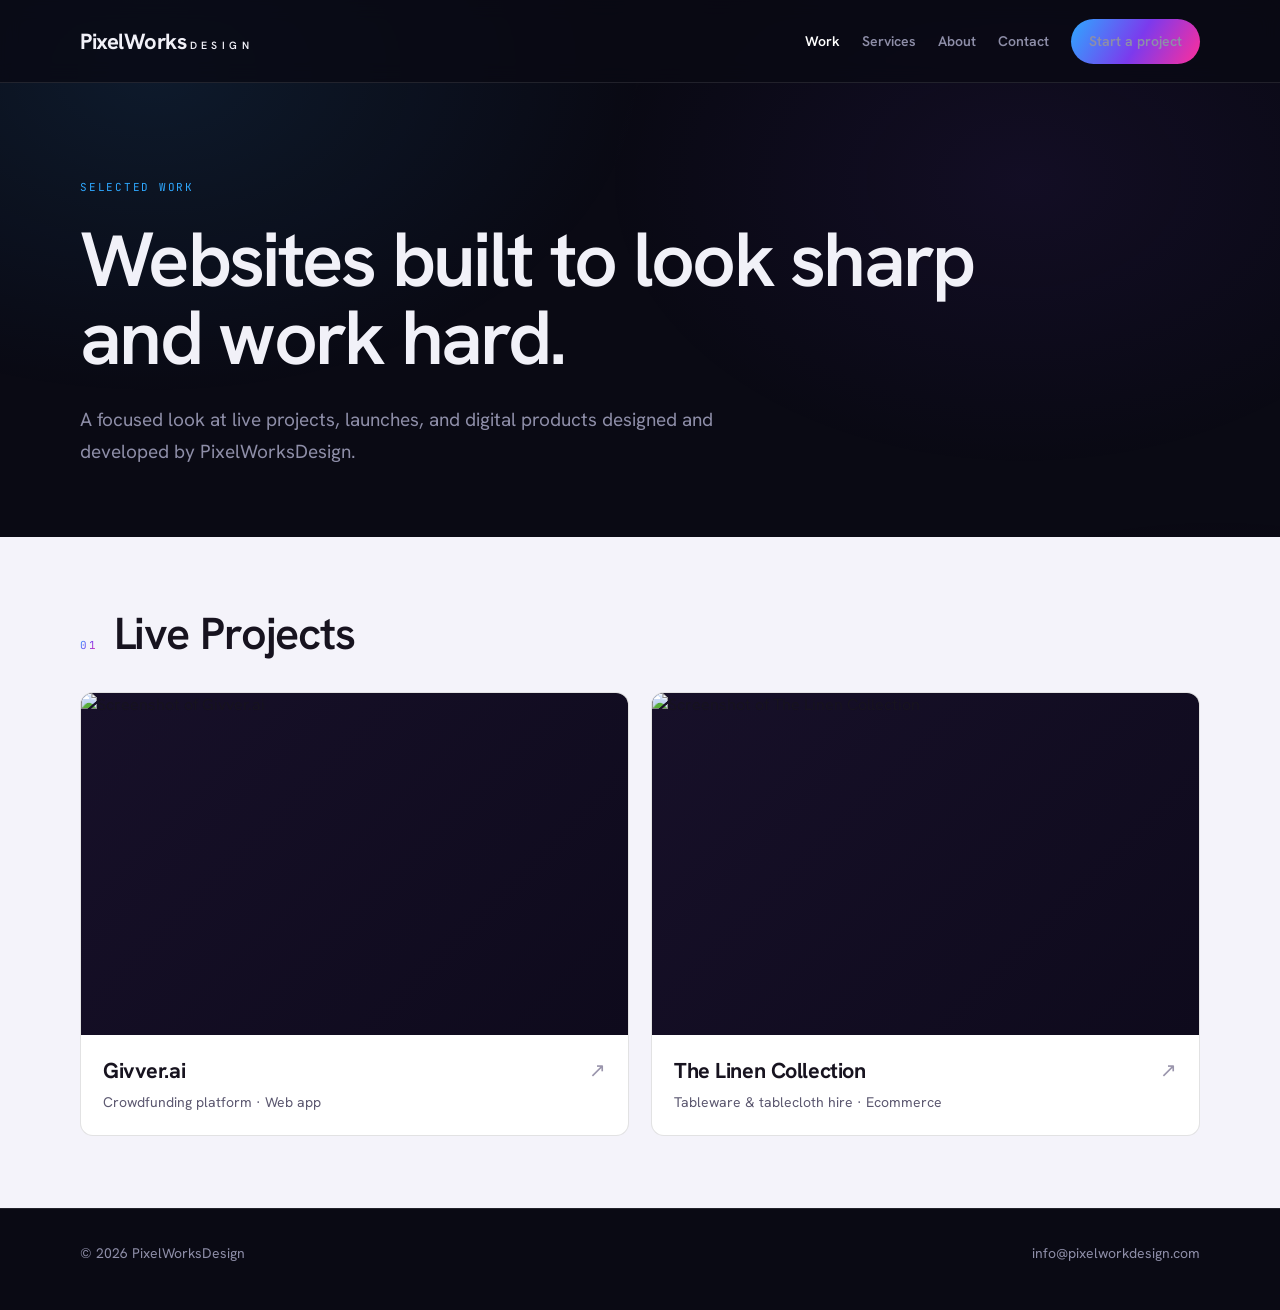
==== work/index.html @ 8637204d "Add SEO landing pages" ====
<!DOCTYPE html>
<html lang="en">
<head>
<meta charset="UTF-8">
<meta name="viewport" content="width=device-width, initial-scale=1.0">
<title>Selected Work | PixelWorksDesign</title>
<meta name="description" content="Selected website design and development projects by PixelWorksDesign.">
<link rel="canonical" href="https://www.pixelworkdesign.com/work/">
<link rel="icon" href="/favicon.ico" sizes="any">
<link rel="icon" type="image/svg+xml" href="/favicon.svg">
<link rel="preconnect" href="https://fonts.googleapis.com">
<link rel="preconnect" href="https://fonts.gstatic.com" crossorigin>
<link href="https://fonts.googleapis.com/css2?family=Hanken+Grotesk:ital,wght@0,300..700;1,300..600&family=JetBrains+Mono:wght@400;500&display=swap" rel="stylesheet">
<link rel="stylesheet" href="/assets/site-pages.css">
</head>
<body>
<header class="top"><div class="wrap top-inner"><a class="brand" href="/">PixelWorks<span>Design</span></a><nav class="nav"><a href="/work/" class="active">Work</a><a href="/services/">Services</a><a href="/about/">About</a><a href="/contact/">Contact</a><a class="cta" href="/contact/">Start a project</a></nav></div></header>
<main>
  <section class="hero wrap">
    <div class="eyebrow mono">Selected Work</div>
    <h1>Websites built to look sharp and work hard.</h1>
    <p>A focused look at live projects, launches, and digital products designed and developed by PixelWorksDesign.</p>
  </section>
  <section class="section light"><div class="wrap"><div class="section-head"><span class="mono grad">01</span><h2>Live Projects</h2></div><div class="grid" id="workGrid"></div></div></section>
</main>
<footer class="footer"><div class="wrap"><span>&copy; 2026 PixelWorksDesign</span><a href="mailto:info@pixelworkdesign.com">info@pixelworkdesign.com</a></div></footer>
<script>
(async function(){
  const fallback={projects:{"givver.ai":{name:"Givver.ai",category:"Crowdfunding platform &middot; Web app",stage:4,url:"https://givver.ai"},"the linen collection":{name:"The Linen Collection",category:"Tableware &amp; tablecloth hire &middot; Ecommerce",stage:4,url:"https://tcgemach.co.uk"}}};
  const esc=s=>String(s||'').replace(/[&<>"]/g,c=>({'&':'&amp;','<':'&lt;','>':'&gt;','"':'&quot;'}[c]));
  let data=fallback;
  try{const res=await fetch('/projects.json',{cache:'no-store'});if(res.ok)data=await res.json();}catch(e){}
  const grid=document.getElementById('workGrid');
  Object.values(data.projects||{}).filter(p=>p.url&&p.stage===4).forEach(p=>{
    const a=document.createElement('a');
    a.className='work-card';a.href=p.url;a.target='_blank';a.rel='noopener';
    a.innerHTML='<div class="shot"><img loading="lazy" alt="Screenshot of '+esc(p.name)+'" src="https://s.wordpress.com/mshots/v1/'+encodeURIComponent(p.url)+'?w=1200&h=750"></div><div class="meta"><div><h3>'+esc(p.name)+'</h3><div class="c">'+(p.category||'Live website')+'</div></div><span class="go">&#8599;</span></div>';
    grid.appendChild(a);
  });
})();
</script>
</body>
</html>
---- assets/site-pages.css ----
:root{--bg:#0A0A14;--surface:#13131F;--fg:#F1F1F8;--muted:#8E8EA8;--faint:#56566E;--line:rgba(255,255,255,.1);--accent:#FF3DA0;--accent2:#2EA8FF;--purple:#7C3AED;--grad:linear-gradient(120deg,#2EA8FF,#7C3AED 52%,#FF2E9A)}
*{box-sizing:border-box;margin:0;padding:0}html{scroll-behavior:smooth}body{min-height:100vh;background:var(--bg);color:var(--fg);font-family:'Hanken Grotesk',Arial,sans-serif;line-height:1.5;-webkit-font-smoothing:antialiased;overflow-x:hidden}body:after{content:"";position:fixed;inset:0;z-index:-1;pointer-events:none;background:radial-gradient(820px 540px at 12% 8%,rgba(46,168,255,.10),transparent 60%),radial-gradient(760px 520px at 95% 92%,rgba(255,46,154,.09),transparent 60%),radial-gradient(700px 480px at 80% 20%,rgba(124,58,237,.08),transparent 60%)}a{color:inherit;text-decoration:none}.mono{font-family:'JetBrains Mono',monospace;font-size:11px;letter-spacing:.16em;text-transform:uppercase}.grad{background:var(--grad);-webkit-background-clip:text;background-clip:text;-webkit-text-fill-color:transparent;color:transparent}.wrap{width:min(1120px,calc(100% - 48px));margin:0 auto}.top{position:sticky;top:0;z-index:20;background:rgba(10,10,20,.78);backdrop-filter:blur(10px);border-bottom:1px solid var(--line)}.top-inner{height:82px;display:flex;align-items:center;justify-content:space-between;gap:28px}.brand{font-weight:700;font-size:22px;letter-spacing:-.02em}.brand span{font-weight:600;font-size:10.5px;letter-spacing:.42em;text-transform:uppercase;margin-left:3px}.nav{display:flex;gap:22px;align-items:center;flex-wrap:wrap}.nav a{color:var(--muted);font-weight:600;font-size:14px;transition:color .25s}.nav a:hover,.nav a.active{color:#fff}.cta{display:inline-flex;align-items:center;justify-content:center;background:var(--grad);color:#fff;border-radius:999px;padding:12px 18px;font-weight:700}.hero{padding:96px 0 70px}.eyebrow{color:var(--accent2);margin-bottom:24px}.hero h1{font-size:clamp(2.4rem,6vw,5.4rem);line-height:1.02;letter-spacing:-.035em;font-weight:600;max-width:980px}.hero p{max-width:680px;color:var(--muted);font-size:19px;line-height:1.65;margin-top:28px}.section{padding:72px 0;border-top:1px solid var(--line)}.light{background:#F4F3FA;color:#17131F}.light .muted,.light p{color:#5C5870}.section-head{display:flex;align-items:baseline;gap:16px;margin-bottom:34px}.section-head h2{font-size:clamp(1.8rem,3.5vw,3rem);line-height:1.08;letter-spacing:-.025em;font-weight:600}.muted{color:var(--muted)}.grid{display:grid;grid-template-columns:repeat(2,minmax(0,1fr));gap:22px}.cards-3{display:grid;grid-template-columns:repeat(3,minmax(0,1fr));gap:18px}.card{border:1px solid var(--line);background:rgba(255,255,255,.04);border-radius:10px;padding:26px}.light .card{background:#fff;border-color:rgba(20,16,30,.12)}.card h3{font-size:1.35rem;letter-spacing:-.02em;margin-bottom:10px}.card p{color:var(--muted);font-size:15px}.light .card p{color:#5C5870}.work-card{display:block;overflow:hidden;border:1px solid rgba(20,16,30,.12);border-radius:13px;background:#fff;transition:border-color .25s}.work-card:hover{border-color:rgba(20,16,30,.28)}.shot{aspect-ratio:16/10;background:linear-gradient(135deg,#171029,#0e0a1c);overflow:hidden}.shot img{width:100%;height:100%;object-fit:cover;object-position:top center;display:block;transition:transform .7s cubic-bezier(.16,1,.3,1)}.work-card:hover img{transform:scale(1.04)}.meta{display:flex;justify-content:space-between;gap:18px;padding:20px 22px 22px}.meta h3{font-size:1.35rem;letter-spacing:-.02em}.meta .c{color:#5C5870;font-size:14px;margin-top:5px}.go{color:#9A95AC;font-size:20px}.form{display:grid;gap:18px;max-width:720px}.field label{display:block;margin-bottom:8px;color:#B7B7C6}.field input,.field textarea{width:100%;background:rgba(255,255,255,.05);border:1px solid rgba(255,255,255,.17);border-radius:10px;padding:13px 14px;font:inherit;color:var(--fg)}.field textarea{min-height:140px;resize:vertical}.button{border:0;cursor:pointer;font:inherit}.footer{border-top:1px solid var(--line);padding:34px 0 46px;color:var(--muted);font-size:14px}.footer .wrap{display:flex;justify-content:space-between;gap:20px;flex-wrap:wrap}@media(max-width:820px){.top-inner{height:auto;padding:22px 0;align-items:flex-start;flex-direction:column}.grid,.cards-3{grid-template-columns:1fr}.hero{padding-top:64px}.wrap{width:min(100% - 32px,1120px)}}
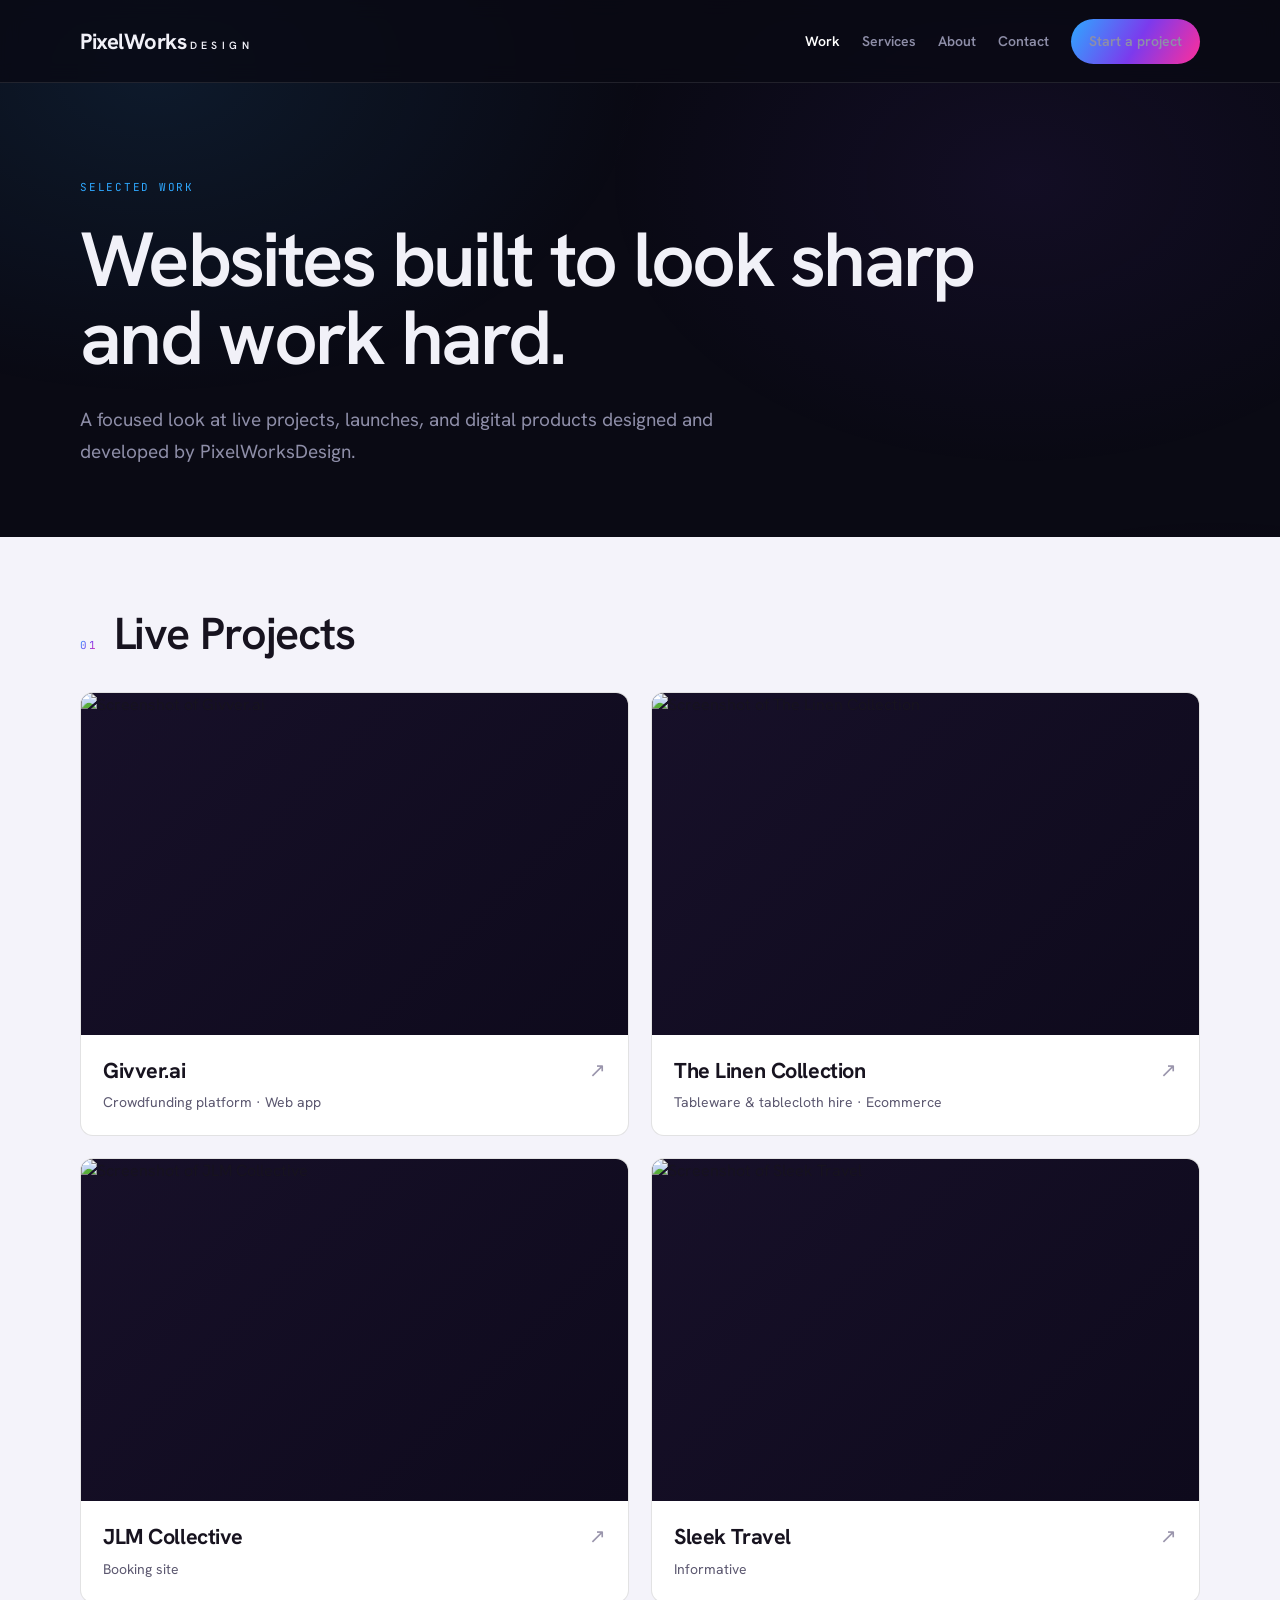
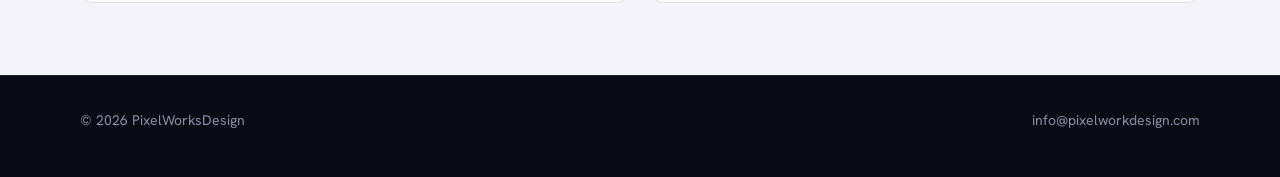
==== commit 0a58d541: "Load public projects from Worker" ====
--- a/work/index.html
+++ b/work/index.html
@@ -29,7 +29,13 @@
   const fallback={projects:{"givver.ai":{name:"Givver.ai",category:"Crowdfunding platform &middot; Web app",stage:4,url:"https://givver.ai"},"the linen collection":{name:"The Linen Collection",category:"Tableware &amp; tablecloth hire &middot; Ecommerce",stage:4,url:"https://tcgemach.co.uk"}}};
   const esc=s=>String(s||'').replace(/[&<>"]/g,c=>({'&':'&amp;','<':'&lt;','>':'&gt;','"':'&quot;'}[c]));
   let data=fallback;
-  try{const res=await fetch('/projects.json',{cache:'no-store'});if(res.ok)data=await res.json();}catch(e){}
+  try{
+    const res=await fetch('https://pixelworkdesign-admin.linencollection29.workers.dev/api/projects?v='+Date.now(),{cache:'no-store'});
+    if(res.ok)data=await res.json();
+    else throw new Error('Worker data unavailable');
+  }catch(e){
+    try{const res=await fetch('/projects.json?v='+Date.now(),{cache:'no-store'});if(res.ok)data=await res.json();}catch(err){}
+  }
   const grid=document.getElementById('workGrid');
   Object.values(data.projects||{}).filter(p=>p.url&&p.stage===4).forEach(p=>{
     const a=document.createElement('a');
